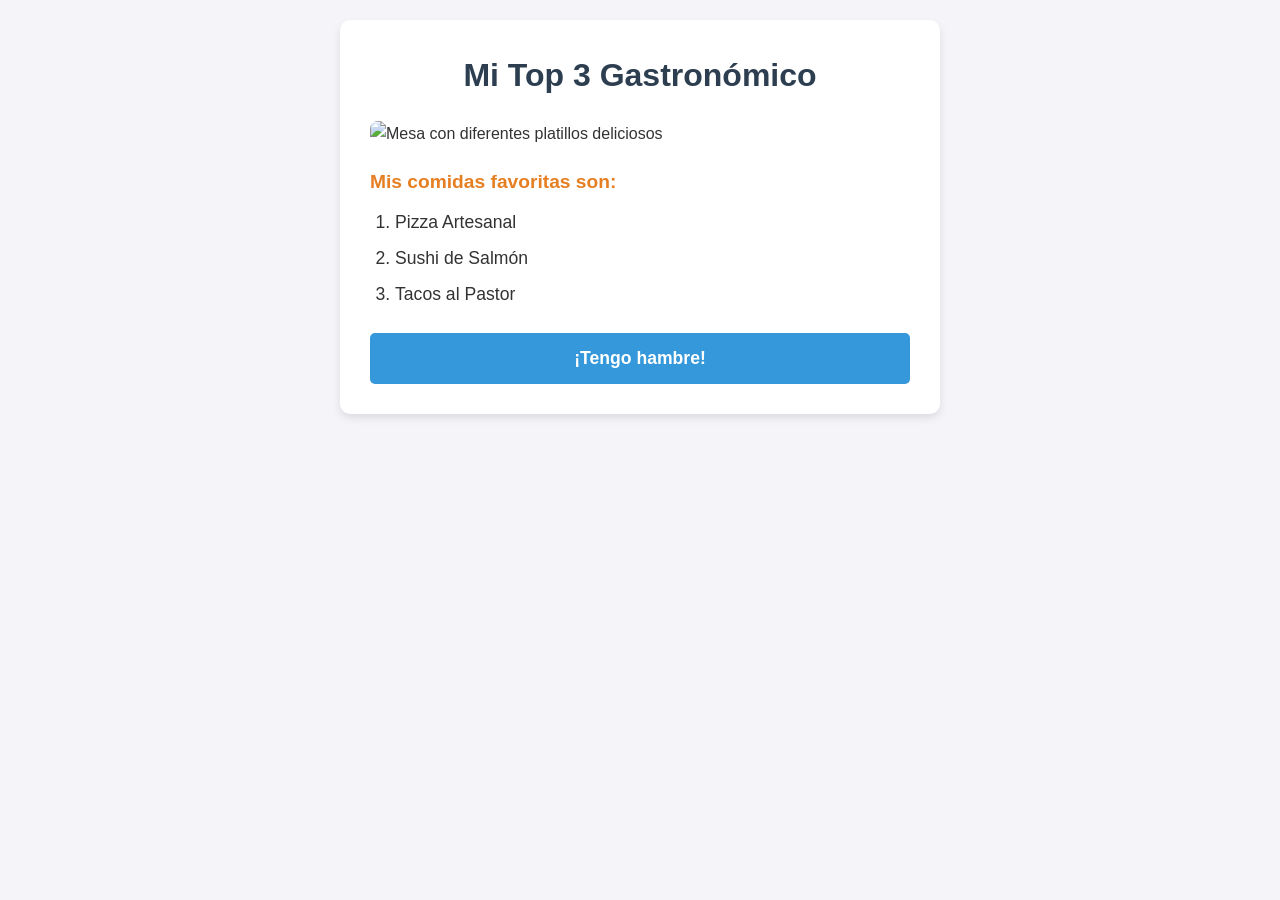
==== index.html @ e7d79a88 "Rename Comidas-Favoritas.html to index.html" ====
<!DOCTYPE html>
<html lang="es">
<head>
    <meta charset="UTF-8">
    <meta name="viewport" content="width=device-width, initial-scale=1.0">
    <title>Mis Comidas Favoritas</title>
    <link rel="stylesheet" href="styles.css">
</head>
<body>
    <div class="contenedor">
        <header>
            <h1>Mi Top 3 Gastronómico</h1>
        </header>

        <main>
            <img src="https://images.unsplash.com/photo-1504674900247-0877df9cc836?auto=format&fit=crop&w=800&q=80" alt="Mesa con diferentes platillos deliciosos" class="imagen-comida">
            
            <section class="seccion-lista">
                <h2>Mis comidas favoritas son:</h2>
                <ol>
                    <li>Pizza Artesanal</li>
                    <li>Sushi de Salmón</li>
                    <li>Tacos al Pastor</li>
                </ol>
            </section>
            
            <button class="btn-accion">¡Tengo hambre!</button>
        </main>
    </div>
</body>
</html>
---- styles.css ----
/* Reseteo básico para que se vea igual en todos los navegadores */
* {
    margin: 0;
    padding: 0;
    box-sizing: border-box;
}

body {
    font-family: 'Segoe UI', Tahoma, Geneva, Verdana, sans-serif;
    background-color: #f4f4f9;
    color: #333;
    line-height: 1.6;
    padding: 20px;
}

/* Contenedor central responsivo */
.contenedor {
    max-width: 600px;
    margin: 0 auto;
    background-color: #ffffff;
    padding: 30px;
    border-radius: 10px;
    box-shadow: 0 4px 8px rgba(0,0,0,0.1);
}

header h1 {
    text-align: center;
    color: #2c3e50;
    margin-bottom: 20px;
}

/* Hace que la imagen sea responsive (se adapta al tamaño de la pantalla) */
.imagen-comida {
    width: 100%;
    height: auto;
    border-radius: 8px;
    margin-bottom: 20px;
}

/* Estilos de la lista */
.seccion-lista {
    margin-bottom: 25px;
}

.seccion-lista h2 {
    font-size: 1.2rem;
    margin-bottom: 10px;
    color: #e67e22;
}

.seccion-lista ol {
    padding-left: 25px;
    font-size: 1.1rem;
}

.seccion-lista li {
    margin-bottom: 8px;
}

/* Estilos iniciales del botón */
.btn-accion {
    display: block;
    width: 100%;
    padding: 15px;
    background-color: #3498db; /* Color azul inicial */
    color: #ffffff;
    border: none;
    border-radius: 5px;
    font-size: 1.1rem;
    font-weight: bold;
    cursor: pointer;
    /* Transición suave para el cambio de color */
    transition: background-color 0.3s ease; 
}

/* Efecto hover: Cambia el color cuando el mouse pasa por encima */
.btn-accion:hover {
    background-color: #2ecc71; /* Cambia a color verde */
}
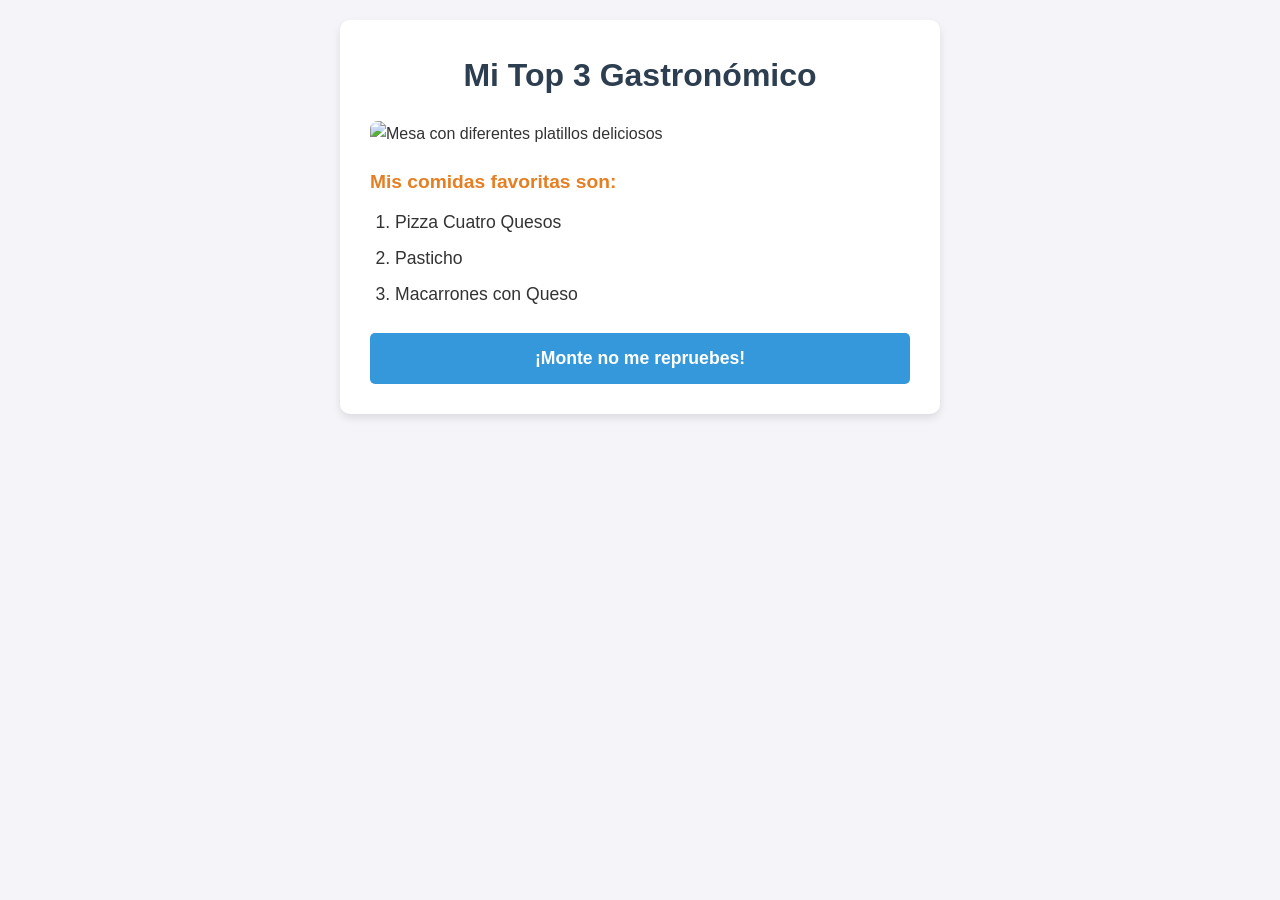
==== commit ea4c00a6: "Update index.html" ====
--- a/index.html
+++ b/index.html
@@ -18,13 +18,13 @@
             <section class="seccion-lista">
                 <h2>Mis comidas favoritas son:</h2>
                 <ol>
-                    <li>Pizza Artesanal</li>
-                    <li>Sushi de Salmón</li>
-                    <li>Tacos al Pastor</li>
+                    <li>Pizza Cuatro Quesos</li>
+                    <li>Pasticho</li>
+                    <li>Macarrones con Queso</li>
                 </ol>
             </section>
             
-            <button class="btn-accion">¡Tengo hambre!</button>
+            <button class="btn-accion">¡Monte no me repruebes!</button>
         </main>
     </div>
 </body>
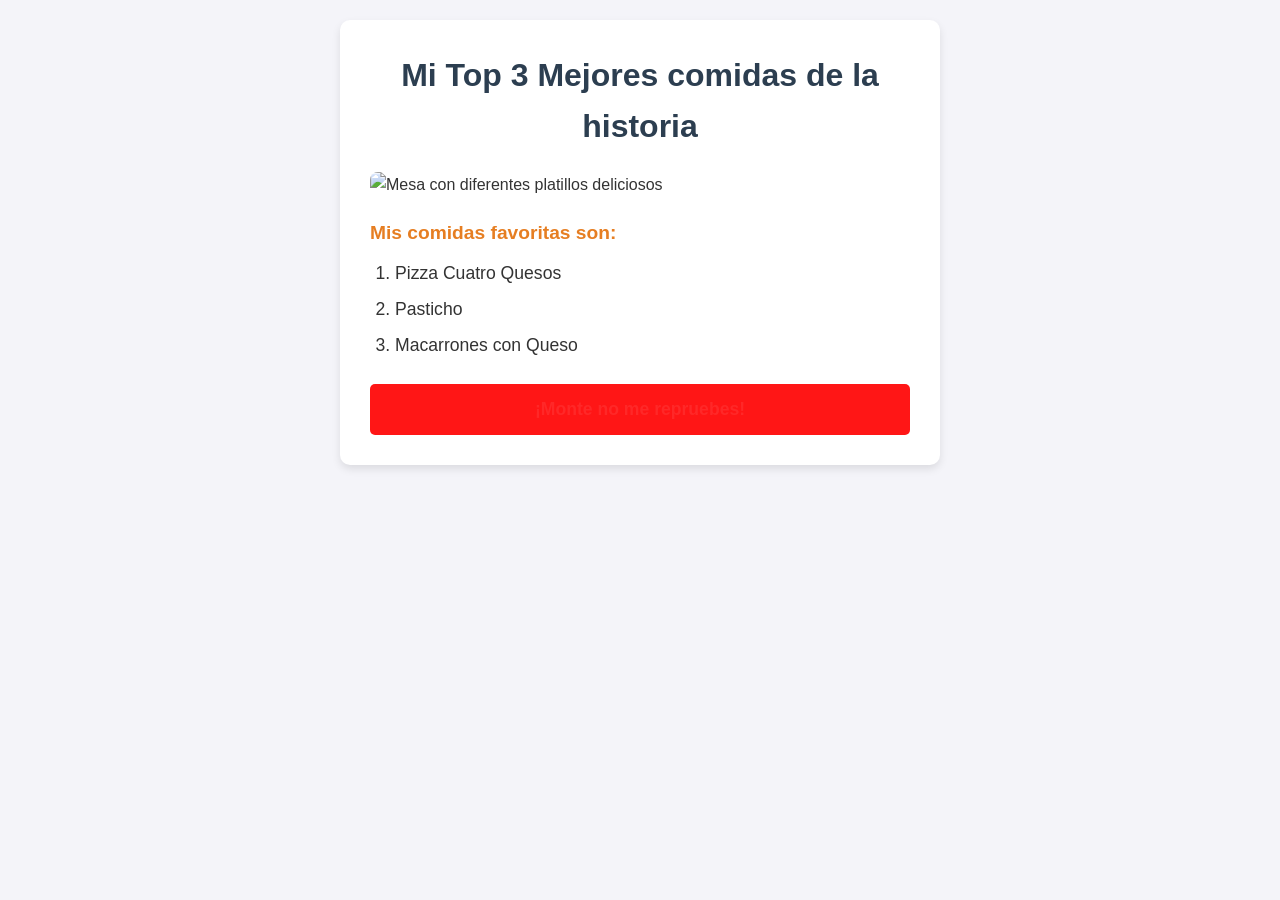
==== commit 79f10bda: "a" ====
--- a/index.html
+++ b/index.html
@@ -9,7 +9,7 @@
 <body>
     <div class="contenedor">
         <header>
-            <h1>Mi Top 3 Gastronómico</h1>
+            <h1>Mi Top 3 Mejores comidas de la historia</h1>
         </header>
 
         <main>
--- a/styles.css
+++ b/styles.css
@@ -57,23 +57,23 @@
     margin-bottom: 8px;
 }
 
-/* Estilos iniciales del botón */
+/* Estilos pa'l boton */
 .btn-accion {
     display: block;
     width: 100%;
     padding: 15px;
-    background-color: #3498db; /* Color azul inicial */
-    color: #ffffff;
+    background-color: #ff1616; /* Color rojo inicial */
+    color: #ff2828;
     border: none;
     border-radius: 5px;
     font-size: 1.1rem;
     font-weight: bold;
     cursor: pointer;
-    /* Transición suave para el cambio de color */
+    /* Que la trancision sea suave*/
     transition: background-color 0.3s ease; 
 }
 
-/* Efecto hover: Cambia el color cuando el mouse pasa por encima */
+/* Efecto hover: Cambia el color cuando el mouse pasa por encima (literalmente hizo un short solo para expicar esto, ¿es enserio?) */
 .btn-accion:hover {
-    background-color: #2ecc71; /* Cambia a color verde */
+    background-color: #2ecc71; /* Cambia el color verde */
 }
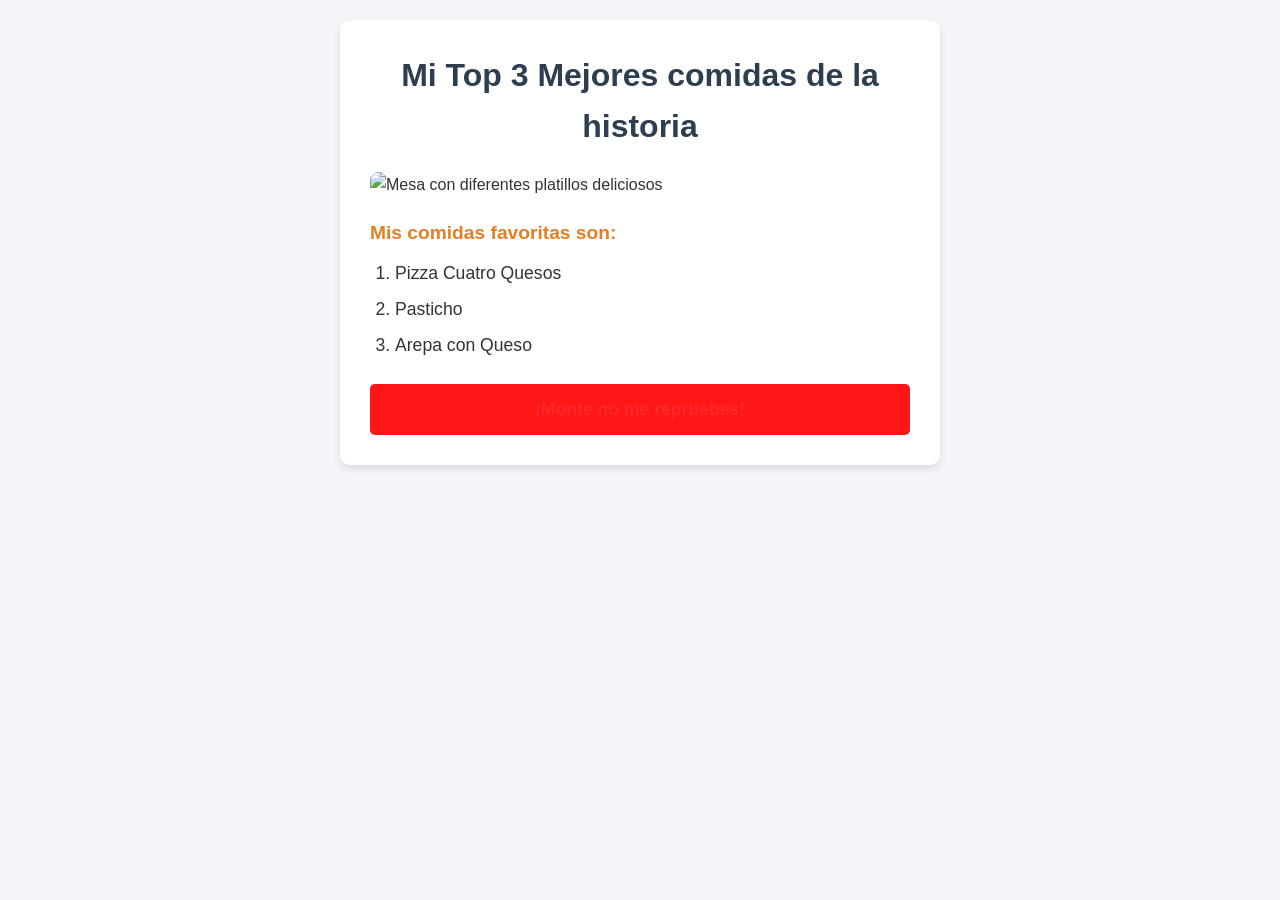
==== commit 7a661437: "a" ====
--- a/index.html
+++ b/index.html
@@ -20,7 +20,7 @@
                 <ol>
                     <li>Pizza Cuatro Quesos</li>
                     <li>Pasticho</li>
-                    <li>Macarrones con Queso</li>
+                    <li>Arepa con Queso</li>
                 </ol>
             </section>
             
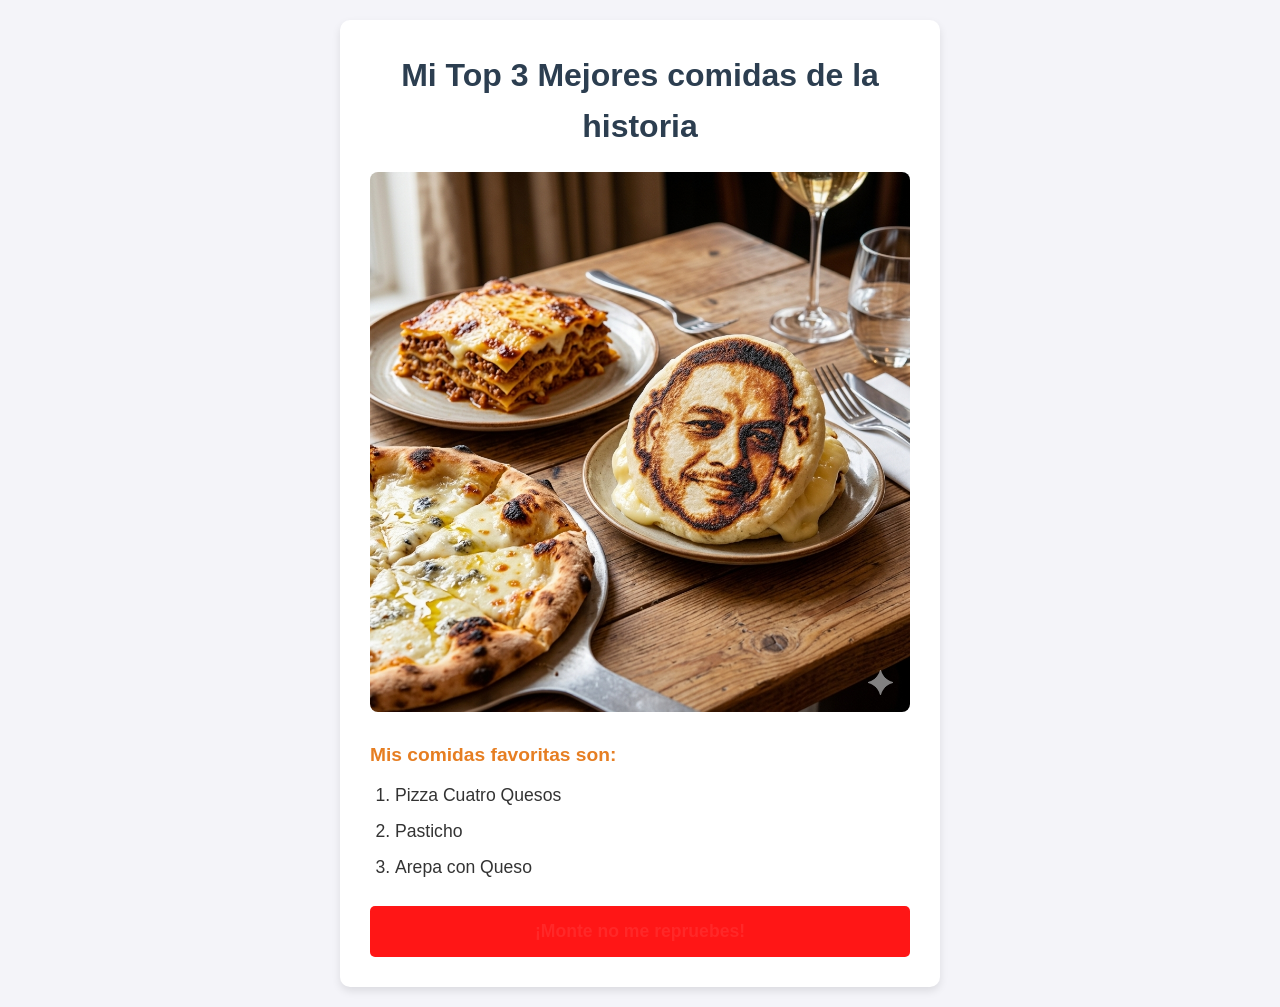
==== commit 52f698c2: "a" ====
--- a/index.html
+++ b/index.html
@@ -13,7 +13,7 @@
         </header>
 
         <main>
-            <img src="https://images.unsplash.com/photo-1504674900247-0877df9cc836?auto=format&fit=crop&w=800&q=80" alt="Mesa con diferentes platillos deliciosos" class="imagen-comida">
+            <img src="Comidas.png" alt="Mesa con las mejores comidas de la historias de la humanidad" class="imagen-comida">
             
             <section class="seccion-lista">
                 <h2>Mis comidas favoritas son:</h2>
